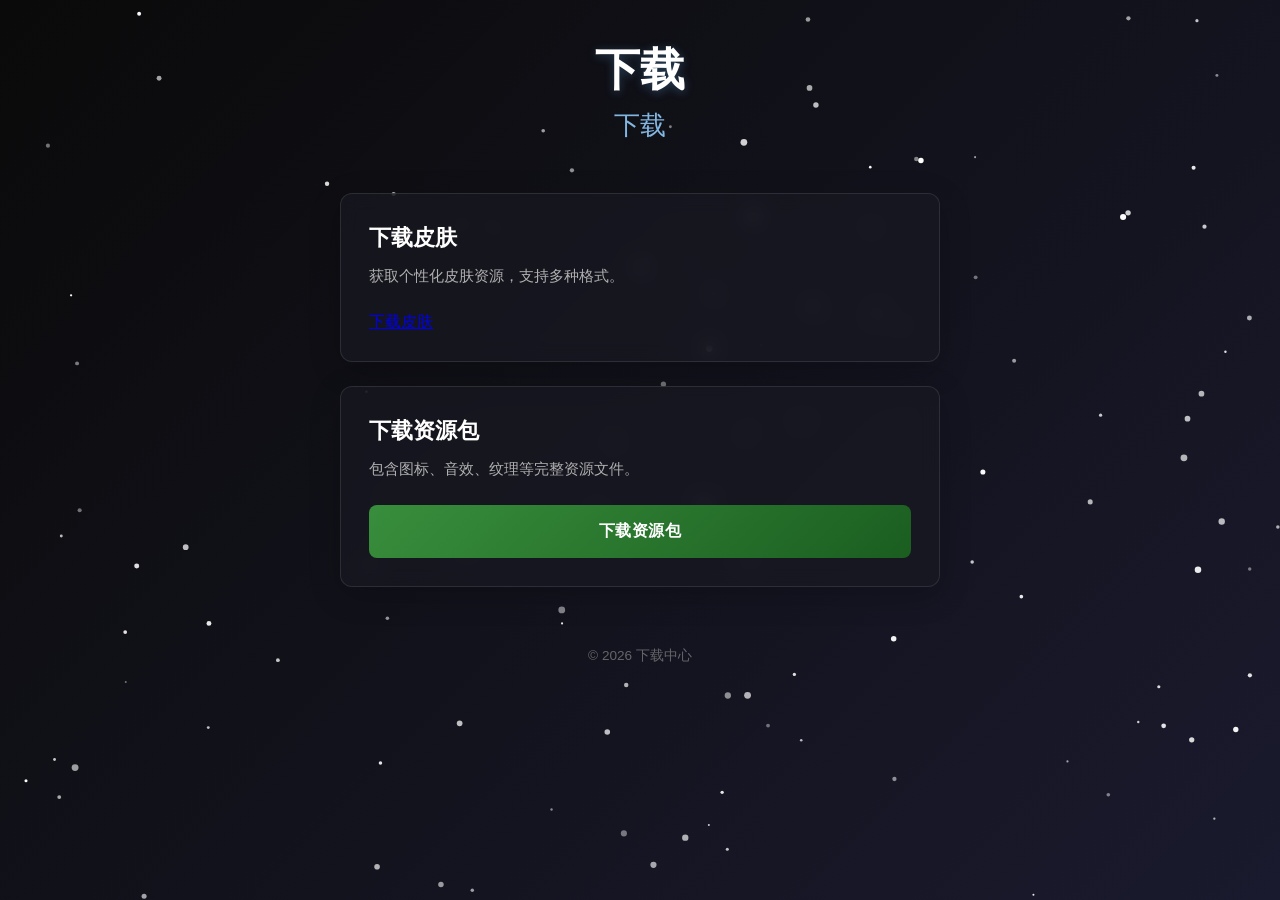
==== Download/index.html @ cdc498d0 "Add Download page to GitHub Pages at /Download" ====
<!DOCTYPE html>
<html lang="zh-CN">
<head>
    <meta charset="UTF-8">
    <meta name="viewport" content="width=device-width, initial-scale=1.0">
    <title>下载</title>
    <style>
        * { margin: 0; padding: 0; box-sizing: border-box; }
        
        body {
            background: linear-gradient(135deg, #0a0a0a 0%, #1a1a2e 100%);
            color: #e0e0e0;
            font-family: -apple-system, BlinkMacSystemFont, "Segoe UI", sans-serif;
            min-height: 100vh;
            display: flex;
            flex-direction: column;
            align-items: center;
            padding: 40px 20px;
            position: relative;
            overflow-x: hidden;
        }
        
        #snowCanvas {
            position: fixed;
            top: 0;
            left: 0;
            width: 100%;
            height: 100%;
            pointer-events: none;
            z-index: 1;
        }
        
        .container { 
            max-width: 600px; 
            width: 100%;
            position: relative;
            z-index: 2;
        }
        
        h1 {
            text-align: center;
            font-size: 2.8rem;
            color: #ffffff;
            margin-bottom: 8px;
            font-weight: 700;
            text-shadow: 0 2px 10px rgba(100, 181, 246, 0.3);
        }
        
        h2 {
            text-align: center;
            font-size: 1.6rem;
            color: #90caf9;
            margin-bottom: 50px;
            font-weight: 400;
            opacity: 0.9;
        }
        
        .download-list { 
            display: flex; 
            flex-direction: column; 
            gap: 24px; 
        }
        
        .download-item {
            background: rgba(25, 25, 35, 0.7);
            border: 1px solid rgba(255, 255, 255, 0.1);
            border-radius: 12px;
            padding: 28px;
            backdrop-filter: blur(10px);
            box-shadow: 0 8px 32px rgba(0, 0, 0, 0.2);
            transition: transform 0.2s, box-shadow 0.2s;
        }
        
        .download-item:hover {
            transform: translateY(-2px);
            box-shadow: 0 12px 40px rgba(0, 0, 0, 0.3);
        }
        
        .download-item h3 {
            font-size: 1.4rem;
            color: #ffffff;
            margin-bottom: 12px;
            font-weight: 600;
        }
        
        .download-item p {
            color: #b0b0b0;
            font-size: 0.95rem;
            margin-bottom: 24px;
            line-height: 1.5;
        }
        
        .download-btn {
            display: block;
            width: 100%;
            padding: 16px;
            border: none;
            border-radius: 8px;
            font-size: 1rem;
            font-weight: 600;
            cursor: pointer;
            text-align: center;
            text-decoration: none;
            transition: all 0.2s;
            letter-spacing: 0.5px;
        }
        
        .download-btn:hover {
            opacity: 0.9;
            transform: scale(1.02);
        }
        
        .skin-btn {
            background: linear-gradient(135deg, #d32f2f 0%, #b71c1c 100%);
            color: white;
        }
        
        .resource-btn {
            background: linear-gradient(135deg, #388e3c 0%, #1b5e20 100%);
            color: white;
        }
        
        footer {
            margin-top: 60px;
            color: #888;
            font-size: 0.85rem;
            text-align: center;
            opacity: 0.7;
        }
        
        @media (max-width: 480px) {
            h1 { font-size: 2.2rem; }
            h2 { font-size: 1.4rem; }
            .download-item { padding: 20px; }
        }
    </style>
</head>
<body>
    <canvas id="snowCanvas"></canvas>
    
    <div class="container">
        <h1>下载</h1>
        <h2>下载</h2>
        
        <div class="download-list">
            <div class="download-item">
                <h3>下载皮肤</h3>
                <p>获取个性化皮肤资源，支持多种格式。</p>
                <a href="https://release-assets.githubusercontent.com/github-production-release-asset/1240518982/ee1052d7-e554-4619-8ad2-e153c4b5940f?sp=r&sv=2018-11-09&sr=b&spr=https&se=2026-05-[...]
                   class="download-btn skin-btn" 
                   id="skinBtn"
                   target="_blank"
                   rel="noopener noreferrer">下载皮肤</a>
            </div>
            
            <div class="download-item">
                <h3>下载资源包</h3>
                <p>包含图标、音效、纹理等完整资源文件。</p>
                <a href="https://github.com/user-attachments/files/27851829/YuAnPaCk.zip" 
                   class="download-btn resource-btn" 
                   id="resourceBtn"
                   target="_blank"
                   rel="noopener noreferrer">下载资源包</a>
            </div>
        </div>
        
        <footer>
            <p>© 2026 下载中心</p>
        </footer>
    </div>
    
    <script>
        const canvas = document.getElementById('snowCanvas');
        const ctx = canvas.getContext('2d');
        let snowflakes = [];
        let animationId = null;
        
        function resizeCanvas() {
            canvas.width = window.innerWidth;
            canvas.height = window.innerHeight;
        }
        
        class Snowflake {
            constructor() {
                this.x = Math.random() * canvas.width;
                this.y = Math.random() * canvas.height;
                this.size = Math.random() * 2.5 + 1;
                this.speed = Math.random() * 0.8 + 0.4;
                this.wind = Math.random() * 0.4 - 0.2;
                this.opacity = Math.random() * 0.6 + 0.4;
            }
            
            update() {
                this.y += this.speed;
                this.x += this.wind;
                
                if (this.y > canvas.height) {
                    this.y = 0;
                    this.x = Math.random() * canvas.width;
                }
                
                if (this.x > canvas.width) this.x = 0;
                if (this.x < 0) this.x = canvas.width;
            }
            
            draw() {
                ctx.beginPath();
                ctx.arc(this.x, this.y, this.size, 0, Math.PI * 2);
                ctx.fillStyle = `rgba(255, 255, 255, ${this.opacity})`;
                ctx.fill();
            }
        }
        
        function initSnow() {
            snowflakes = [];
            const count = Math.min(120, Math.floor(canvas.width * canvas.height / 10000));
            
            for (let i = 0; i < count; i++) {
                snowflakes.push(new Snowflake());
            }
        }
        
        function animate() {
            ctx.clearRect(0, 0, canvas.width, canvas.height);
            
            for (let flake of snowflakes) {
                flake.update();
                flake.draw();
            }
            
            animationId = requestAnimationFrame(animate);
        }
        
        function setupAnimation() {
            if (animationId) cancelAnimationFrame(animationId);
            resizeCanvas();
            initSnow();
            animate();
        }
        
        setupAnimation();
        
        window.addEventListener('resize', setupAnimation);
        window.addEventListener('visibilitychange', () => {
            if (!document.hidden) setupAnimation();
        });
    </script>
</body>
</html>
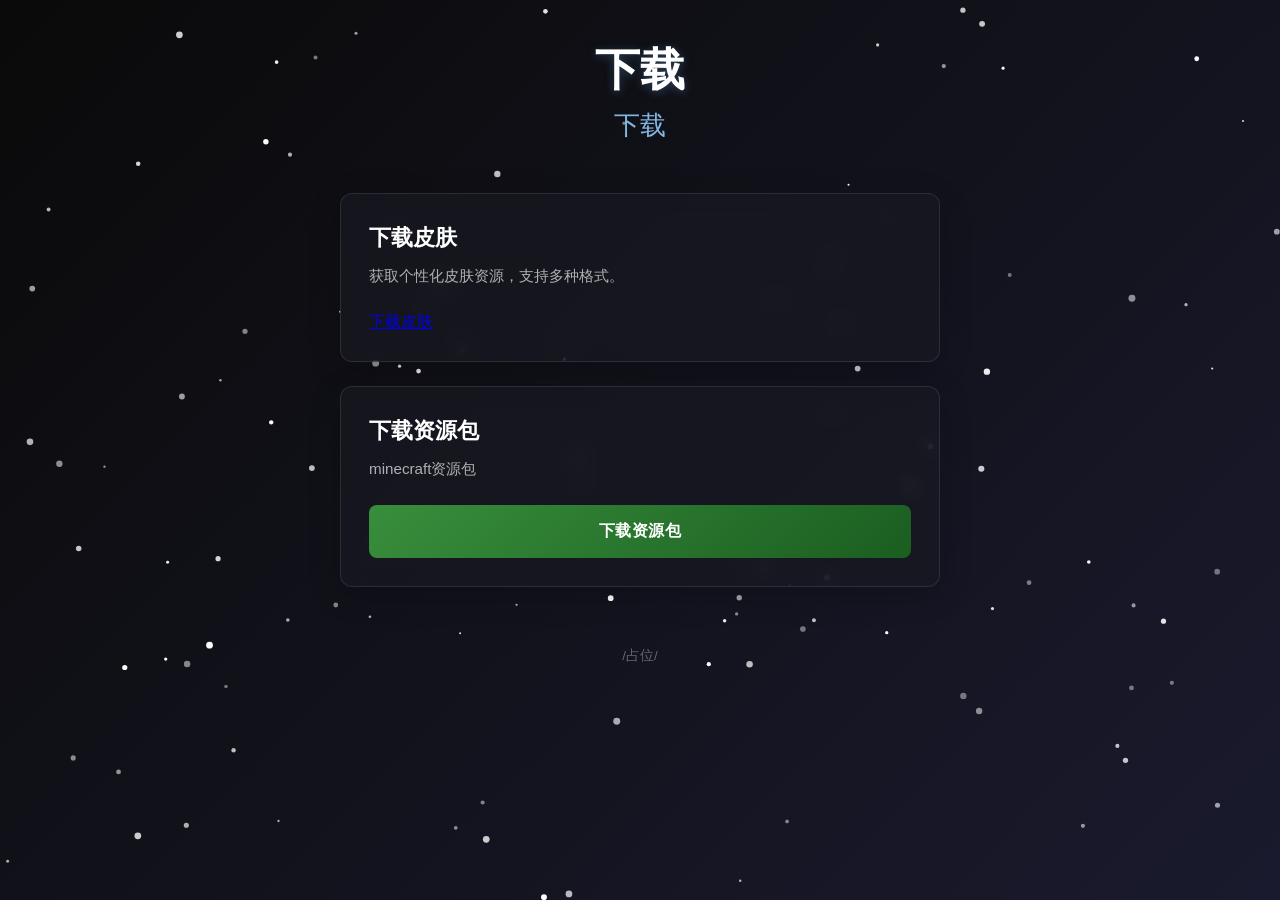
==== commit 03ae91d2: "更新 index.html rzzzz" ====
--- a/Download/index.html
+++ b/Download/index.html
@@ -155,7 +155,7 @@
             
             <div class="download-item">
                 <h3>下载资源包</h3>
-                <p>包含图标、音效、纹理等完整资源文件。</p>
+                <p>minecraft资源包</p>
                 <a href="https://github.com/user-attachments/files/27851829/YuAnPaCk.zip" 
                    class="download-btn resource-btn" 
                    id="resourceBtn"
@@ -165,7 +165,7 @@
         </div>
         
         <footer>
-            <p>© 2026 下载中心</p>
+            <p>/占位/</p>
         </footer>
     </div>
     
